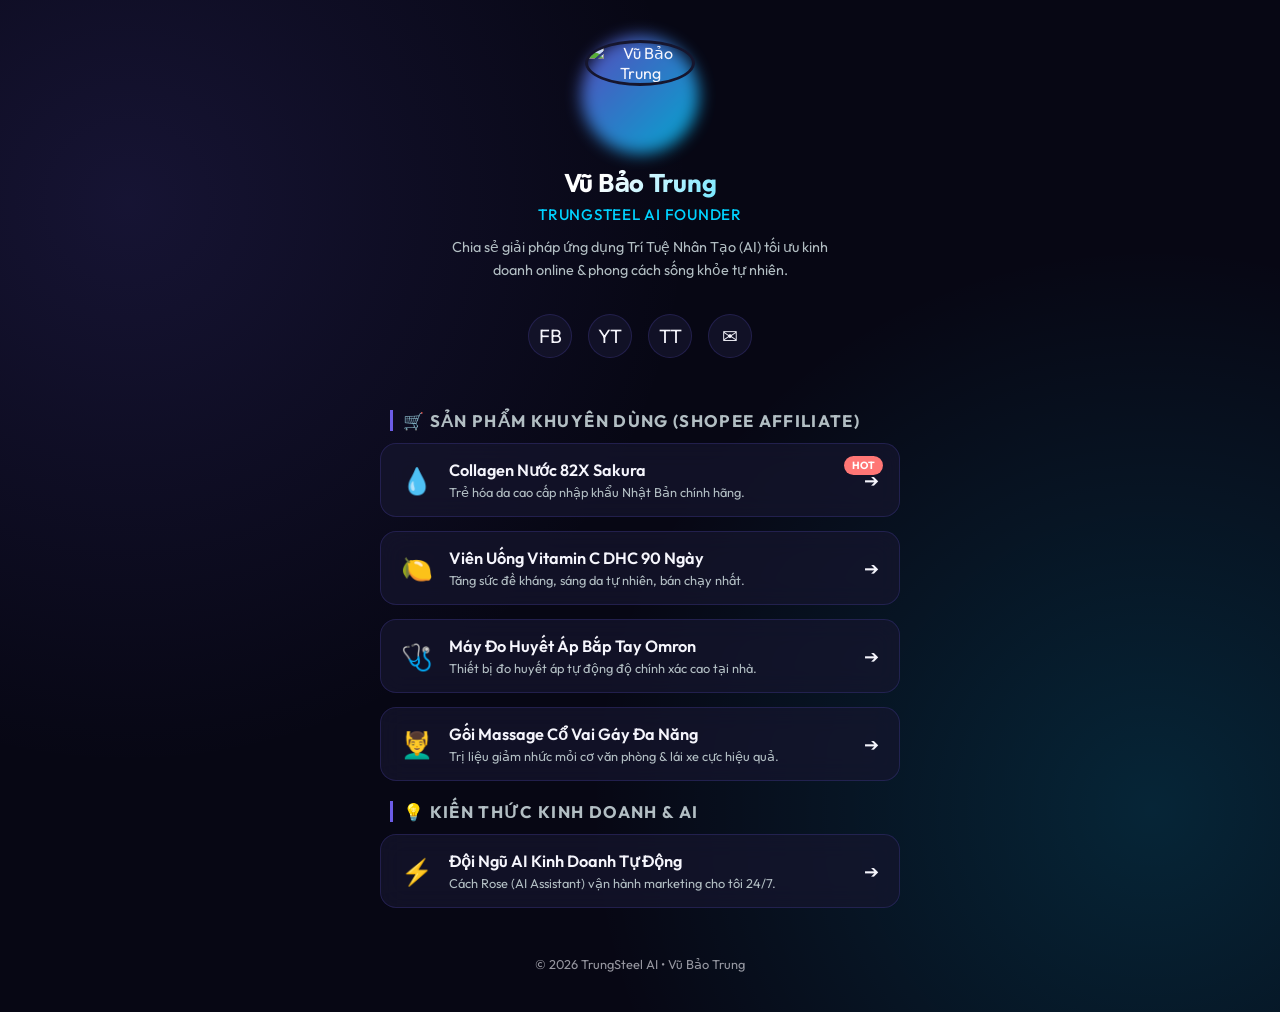
==== index.html @ d8008de0 "Initial commit: TrungSteel AI Bio Links and Landing Page" ====
<!DOCTYPE html>
<html lang="vi">
<head>
    <meta charset="UTF-8">
    <meta name="viewport" content="width=device-width, initial-scale=1.0">
    <title>Vũ Bảo Trung — TrungSteel AI Link Bio</title>
    <meta name="description" content="Kênh tổng hợp link mua hàng Shopee chính hãng và chia sẻ kiến thức AI của anh Vũ Bảo Trung.">
    <link rel="preconnect" href="https://fonts.googleapis.com">
    <link rel="preconnect" href="https://fonts.gstatic.com" crossorigin>
    <link href="https://fonts.googleapis.com/css2?family=Outfit:wght@300;400;500;600;700;800&display=swap" rel="stylesheet">
    <style>
        :root {
            --bg-dark: #070714;
            --bg-card: rgba(22, 22, 46, 0.7);
            --primary: #ff7675;
            --secondary: #6c5ce7;
            --accent: #00d2ff;
            --text-main: #f5f5fc;
            --text-sub: #b2bec3;
            --border: rgba(108, 92, 231, 0.2);
            --gradient: linear-gradient(135deg, #6c5ce7 0%, #00d2ff 100%);
        }

        * {
            box-sizing: border-box;
            margin: 0;
            padding: 0;
        }

        body {
            font-family: 'Outfit', sans-serif;
            background: var(--bg-dark);
            color: var(--text-main);
            min-height: 100vh;
            display: flex;
            flex-direction: column;
            align-items: center;
            padding: 40px 20px;
            overflow-x: hidden;
            background-image: 
                radial-gradient(circle at 10% 20%, rgba(108, 92, 231, 0.15) 0%, transparent 40%),
                radial-gradient(circle at 90% 80%, rgba(0, 210, 255, 0.15) 0%, transparent 40%);
        }

        .container {
            width: 100%;
            max-width: 520px;
            display: flex;
            flex-direction: column;
            align-items: center;
        }

        /* PROFILE HEADER */
        .profile-header {
            text-align: center;
            margin-bottom: 32px;
        }

        .avatar-container {
            position: relative;
            width: 110px;
            height: 110px;
            margin-bottom: 16px;
        }

        .avatar-glow {
            position: absolute;
            inset: -4px;
            background: var(--gradient);
            border-radius: 50%;
            z-index: 1;
            filter: blur(8px);
            opacity: 0.8;
            animation: pulse 3s infinite alternate;
        }

        .avatar-img {
            position: relative;
            width: 100%;
            height: 100%;
            border-radius: 50%;
            border: 3px solid #16162e;
            object-fit: cover;
            z-index: 2;
        }

        .profile-name {
            font-size: 1.6rem;
            font-weight: 700;
            margin-bottom: 6px;
            letter-spacing: -0.01em;
            background: linear-gradient(135deg, #fff 40%, var(--accent) 100%);
            -webkit-background-clip: text;
            -webkit-text-fill-color: transparent;
        }

        .profile-title {
            font-size: 0.95rem;
            color: var(--accent);
            font-weight: 500;
            text-transform: uppercase;
            letter-spacing: 0.05em;
            margin-bottom: 12px;
        }

        .profile-bio {
            font-size: 0.9rem;
            color: var(--text-sub);
            line-height: 1.6;
            max-width: 380px;
            margin: 0 auto;
        }

        /* SOCIAL ICONS */
        .social-group {
            display: flex;
            gap: 16px;
            margin-bottom: 32px;
            z-index: 3;
        }

        .social-link {
            width: 44px;
            height: 44px;
            border-radius: 50%;
            background: var(--bg-card);
            border: 1px solid var(--border);
            display: flex;
            align-items: center;
            justify-content: center;
            color: var(--text-main);
            font-size: 1.2rem;
            transition: all 0.3s cubic-bezier(0.22, 1, 0.36, 1);
            text-decoration: none;
        }

        .social-link:hover {
            transform: translateY(-4px);
            border-color: var(--accent);
            box-shadow: 0 0 15px rgba(0, 210, 255, 0.3);
            color: var(--accent);
        }

        /* SECTION TITLE */
        .section-title {
            align-self: flex-start;
            font-size: 1.05rem;
            font-weight: 700;
            text-transform: uppercase;
            letter-spacing: 0.08em;
            color: var(--text-sub);
            margin: 20px 0 12px 10px;
            border-left: 3px solid var(--secondary);
            padding-left: 10px;
        }

        /* BIO LINK CARDS */
        .links-group {
            width: 100%;
            display: flex;
            flex-direction: column;
            gap: 14px;
        }

        .link-card {
            width: 100%;
            display: flex;
            align-items: center;
            padding: 16px 20px;
            background: var(--bg-card);
            backdrop-filter: blur(12px);
            -webkit-backdrop-filter: blur(12px);
            border: 1px solid var(--border);
            border-radius: 16px;
            color: var(--text-main);
            text-decoration: none;
            transition: all 0.3s cubic-bezier(0.22, 1, 0.36, 1);
            position: relative;
            overflow: hidden;
        }

        .link-card::before {
            content: '';
            position: absolute;
            left: 0;
            top: 0;
            height: 100%;
            width: 4px;
            background: var(--gradient);
            opacity: 0;
            transition: opacity 0.3s;
        }

        .link-card:hover {
            transform: translateY(-3px) scale(1.01);
            border-color: rgba(0, 210, 255, 0.4);
            box-shadow: 0 10px 25px rgba(108, 92, 231, 0.15);
            background: rgba(22, 22, 46, 0.9);
        }

        .link-card:hover::before {
            opacity: 1;
        }

        .link-icon {
            font-size: 1.6rem;
            margin-right: 16px;
            flex-shrink: 0;
        }

        .link-content {
            flex-grow: 1;
        }

        .link-title {
            font-size: 1.02rem;
            font-weight: 600;
            margin-bottom: 4px;
        }

        .link-desc {
            font-size: 0.8rem;
            color: var(--text-sub);
        }

        .link-arrow {
            font-size: 1.1rem;
            color: var(--text-muted);
            transition: transform 0.3s;
        }

        .link-card:hover .link-arrow {
            transform: translateX(4px);
            color: var(--accent);
        }

        .hot-badge {
            background: var(--primary);
            color: white;
            font-size: 0.65rem;
            font-weight: 700;
            padding: 3px 8px;
            border-radius: 100px;
            position: absolute;
            top: 12px;
            right: 16px;
            text-transform: uppercase;
        }

        /* FOOTER */
        .footer {
            margin-top: 48px;
            font-size: 0.8rem;
            color: var(--text-muted);
            text-align: center;
            opacity: 0.6;
        }

        @keyframes pulse {
            0% { transform: scale(1); opacity: 0.6; }
            100% { transform: scale(1.05); opacity: 0.9; }
        }

        /* Responsive */
        @media (max-width: 480px) {
            body { padding: 24px 16px; }
            .profile-name { font-size: 1.4rem; }
            .link-card { padding: 14px 16px; }
            .link-title { font-size: 0.95rem; }
        }
    </style>
</head>
<body>
    <div class="container">
        <!-- PROFILE HEADER -->
        <header class="profile-header">
            <div class="avatar-container" style="margin: 0 auto 16px;">
                <div class="avatar-glow"></div>
                <img src="https://images.unsplash.com/photo-1507003211169-0a1dd7228f2d?auto=format&fit=crop&q=80&w=200" alt="Vũ Bảo Trung" class="avatar-img">
            </div>
            <h1 class="profile-name">Vũ Bảo Trung</h1>
            <p class="profile-title">TrungSteel AI founder</p>
            <p class="profile-bio">Chia sẻ giải pháp ứng dụng Trí Tuệ Nhân Tạo (AI) tối ưu kinh doanh online & phong cách sống khỏe tự nhiên.</p>
        </header>

        <!-- SOCIAL LINKS -->
        <div class="social-group">
            <a href="https://facebook.com" class="social-link" title="Facebook">FB</a>
            <a href="https://youtube.com" class="social-link" title="YouTube">YT</a>
            <a href="https://tiktok.com" class="social-link" title="TikTok">TT</a>
            <a href="mailto:vb.trung79@gmail.com" class="social-link" title="Email">✉</a>
        </div>

        <!-- AFFILIATE PRODUCTS -->
        <h2 class="section-title">🛒 SẢN PHẨM KHUYÊN DÙNG (Shopee Affiliate)</h2>
        <div class="links-group">
            <a href="https://shopee.vn/search?keyword=collagen+82x" target="_blank" class="link-card">
                <span class="hot-badge">Hot</span>
                <span class="link-icon">💧</span>
                <div class="link-content">
                    <h3 class="link-title">Collagen Nước 82X Sakura</h3>
                    <p class="link-desc">Trẻ hóa da cao cấp nhập khẩu Nhật Bản chính hãng.</p>
                </div>
                <span class="link-arrow">➔</span>
            </a>

            <a href="https://shopee.vn/search?keyword=vitamin+c+dhc" target="_blank" class="link-card">
                <span class="link-icon">🍋</span>
                <div class="link-content">
                    <h3 class="link-title">Viên Uống Vitamin C DHC 90 Ngày</h3>
                    <p class="link-desc">Tăng sức đề kháng, sáng da tự nhiên, bán chạy nhất.</p>
                </div>
                <span class="link-arrow">➔</span>
            </a>

            <a href="https://shopee.vn/search?keyword=may+do+huyet+ap+omron" target="_blank" class="link-card">
                <span class="link-icon">🩺</span>
                <div class="link-content">
                    <h3 class="link-title">Máy Đo Huyết Áp Bắp Tay Omron</h3>
                    <p class="link-desc">Thiết bị đo huyết áp tự động độ chính xác cao tại nhà.</p>
                </div>
                <span class="link-arrow">➔</span>
            </a>

            <a href="https://shopee.vn/search?keyword=goi+massage+co+vai+gay" target="_blank" class="link-card">
                <span class="link-icon">💆‍♂️</span>
                <div class="link-content">
                    <h3 class="link-title">Gối Massage Cổ Vai Gáy Đa Năng</h3>
                    <p class="link-desc">Trị liệu giảm nhức mỏi cơ văn phòng & lái xe cực hiệu quả.</p>
                </div>
                <span class="link-arrow">➔</span>
            </a>
        </div>

        <!-- KNOWLEDGE SHARING -->
        <h2 class="section-title">💡 KIẾN THỨC KINH DOANH & AI</h2>
        <div class="links-group">
            <a href="./landing.html" class="link-card">
                <span class="link-icon">⚡</span>
                <div class="link-content">
                    <h3 class="link-title">Đội Ngũ AI Kinh Doanh Tự Động</h3>
                    <p class="link-desc">Cách Rose (AI Assistant) vận hành marketing cho tôi 24/7.</p>
                </div>
                <span class="link-arrow">➔</span>
            </a>
        </div>

        <!-- FOOTER -->
        <footer class="footer">
            <p>© 2026 TrungSteel AI • Vũ Bảo Trung</p>
        </footer>
    </div>
</body>
</html>
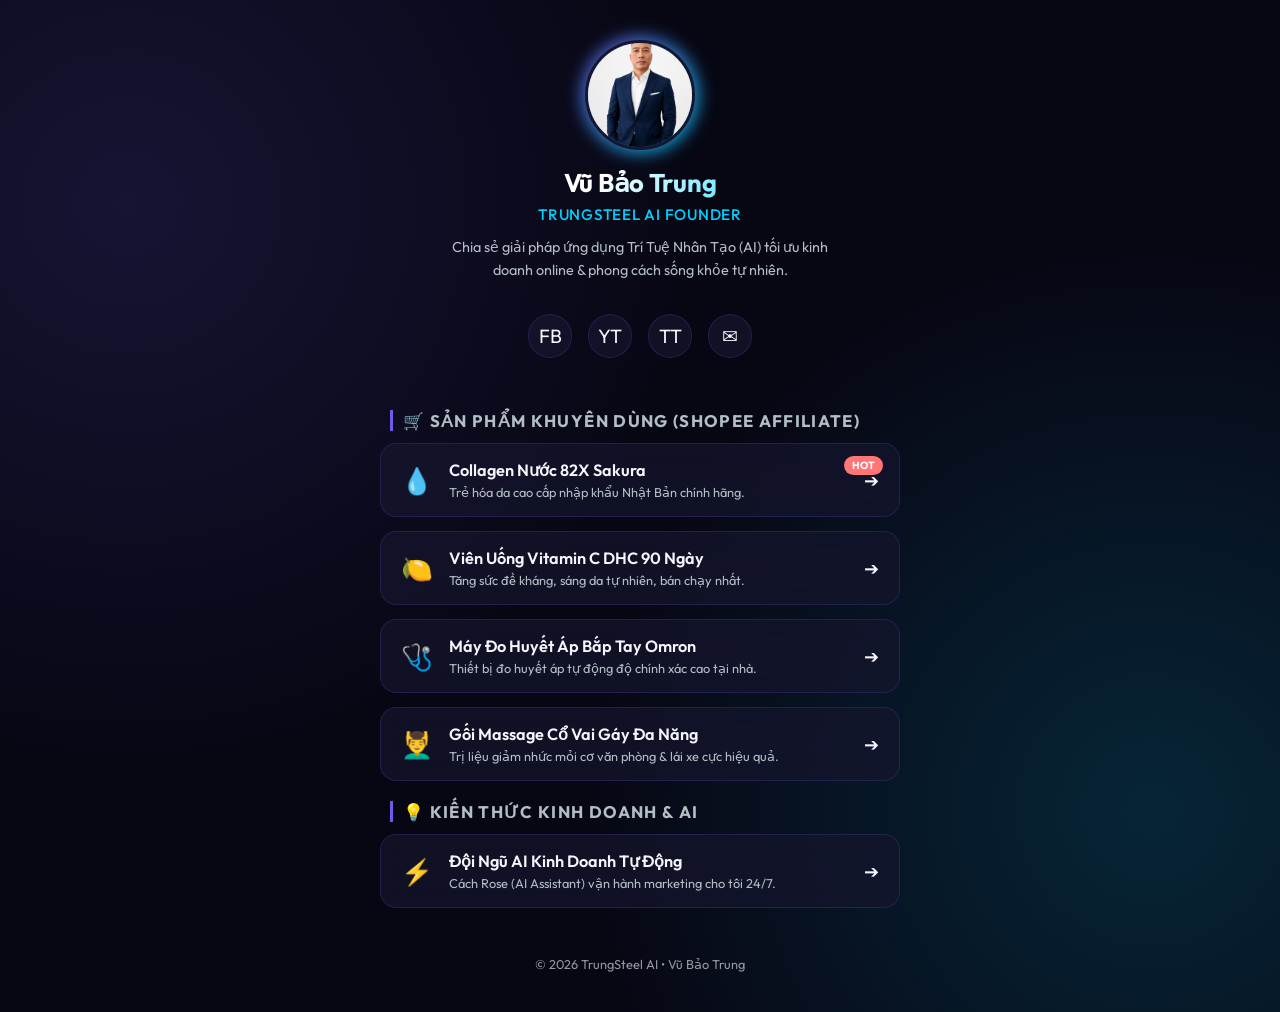
==== commit 921dcd54: "Thay avatar bang anh chan dung anh Trung" ====
--- a/index.html
+++ b/index.html
@@ -276,7 +276,7 @@
         <header class="profile-header">
             <div class="avatar-container" style="margin: 0 auto 16px;">
                 <div class="avatar-glow"></div>
-                <img src="https://images.unsplash.com/photo-1507003211169-0a1dd7228f2d?auto=format&fit=crop&q=80&w=200" alt="Vũ Bảo Trung" class="avatar-img">
+                <img src="avatar.png" alt="Vũ Bảo Trung" class="avatar-img">
             </div>
             <h1 class="profile-name">Vũ Bảo Trung</h1>
             <p class="profile-title">TrungSteel AI founder</p>
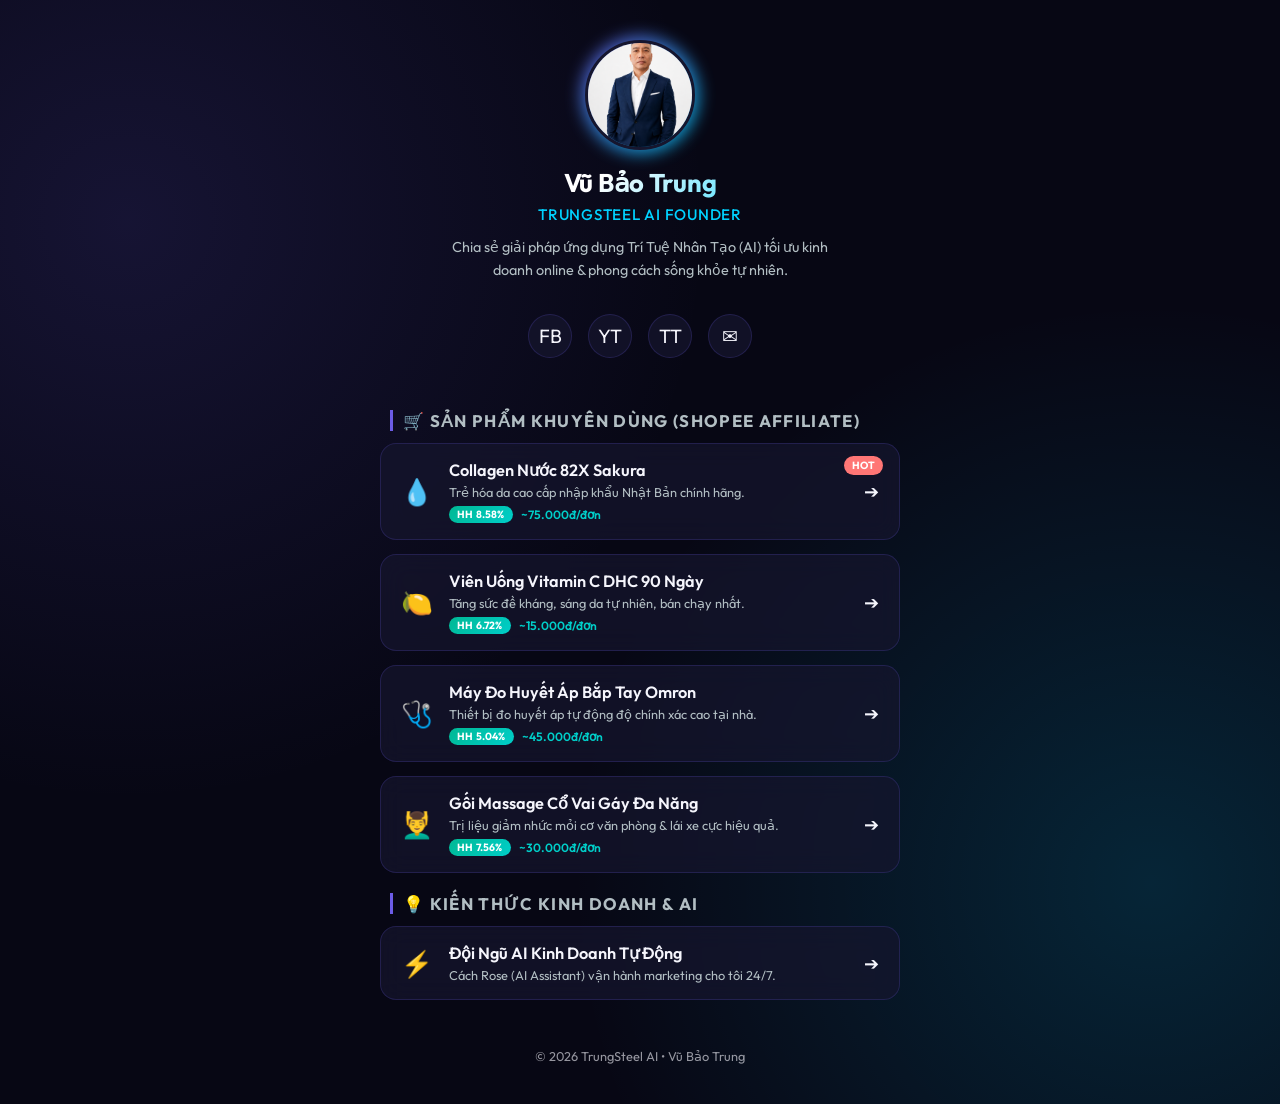
==== commit 2e453d4a: "Them hien thi hoa hong du tinh cho moi san pham" ====
--- a/index.html
+++ b/index.html
@@ -5,6 +5,12 @@
     <meta name="viewport" content="width=device-width, initial-scale=1.0">
     <title>Vũ Bảo Trung — TrungSteel AI Link Bio</title>
     <meta name="description" content="Kênh tổng hợp link mua hàng Shopee chính hãng và chia sẻ kiến thức AI của anh Vũ Bảo Trung.">
+    <!-- Open Graph for Facebook -->
+    <meta property="og:title" content="Vũ Bảo Trung — TrungSteel AI">
+    <meta property="og:description" content="Chia sẻ giải pháp ứng dụng AI tối ưu kinh doanh online & sản phẩm Shopee chính hãng.">
+    <meta property="og:image" content="https://vbtrung79-max.github.io/trungsteel-bio/avatar.png">
+    <meta property="og:url" content="https://vbtrung79-max.github.io/trungsteel-bio/">
+    <meta property="og:type" content="website">
     <link rel="preconnect" href="https://fonts.googleapis.com">
     <link rel="preconnect" href="https://fonts.gstatic.com" crossorigin>
     <link href="https://fonts.googleapis.com/css2?family=Outfit:wght@300;400;500;600;700;800&display=swap" rel="stylesheet">
@@ -247,6 +253,29 @@
             text-transform: uppercase;
         }
 
+        .commission-row {
+            display: flex;
+            align-items: center;
+            gap: 8px;
+            margin-top: 6px;
+        }
+
+        .commission-badge {
+            background: linear-gradient(135deg, #00b894 0%, #00cec9 100%);
+            color: white;
+            font-size: 0.65rem;
+            font-weight: 700;
+            padding: 2px 8px;
+            border-radius: 100px;
+            letter-spacing: 0.02em;
+        }
+
+        .commission-amount {
+            font-size: 0.75rem;
+            color: #00cec9;
+            font-weight: 600;
+        }
+
         /* FOOTER */
         .footer {
             margin-top: 48px;
@@ -300,6 +329,10 @@
                 <div class="link-content">
                     <h3 class="link-title">Collagen Nước 82X Sakura</h3>
                     <p class="link-desc">Trẻ hóa da cao cấp nhập khẩu Nhật Bản chính hãng.</p>
+                    <div class="commission-row">
+                        <span class="commission-badge">HH 8.58%</span>
+                        <span class="commission-amount">~75.000đ/đơn</span>
+                    </div>
                 </div>
                 <span class="link-arrow">➔</span>
             </a>
@@ -309,6 +342,10 @@
                 <div class="link-content">
                     <h3 class="link-title">Viên Uống Vitamin C DHC 90 Ngày</h3>
                     <p class="link-desc">Tăng sức đề kháng, sáng da tự nhiên, bán chạy nhất.</p>
+                    <div class="commission-row">
+                        <span class="commission-badge">HH 6.72%</span>
+                        <span class="commission-amount">~15.000đ/đơn</span>
+                    </div>
                 </div>
                 <span class="link-arrow">➔</span>
             </a>
@@ -318,6 +355,10 @@
                 <div class="link-content">
                     <h3 class="link-title">Máy Đo Huyết Áp Bắp Tay Omron</h3>
                     <p class="link-desc">Thiết bị đo huyết áp tự động độ chính xác cao tại nhà.</p>
+                    <div class="commission-row">
+                        <span class="commission-badge">HH 5.04%</span>
+                        <span class="commission-amount">~45.000đ/đơn</span>
+                    </div>
                 </div>
                 <span class="link-arrow">➔</span>
             </a>
@@ -326,7 +367,11 @@
                 <span class="link-icon">💆‍♂️</span>
                 <div class="link-content">
                     <h3 class="link-title">Gối Massage Cổ Vai Gáy Đa Năng</h3>
-                    <p class="link-desc">Trị liệu giảm nhức mỏi cơ văn phòng & lái xe cực hiệu quả.</p>
+                    <p class="link-desc">Trị liệu giảm nhức mỏi cơ văn phòng &amp; lái xe cực hiệu quả.</p>
+                    <div class="commission-row">
+                        <span class="commission-badge">HH 7.56%</span>
+                        <span class="commission-amount">~30.000đ/đơn</span>
+                    </div>
                 </div>
                 <span class="link-arrow">➔</span>
             </a>
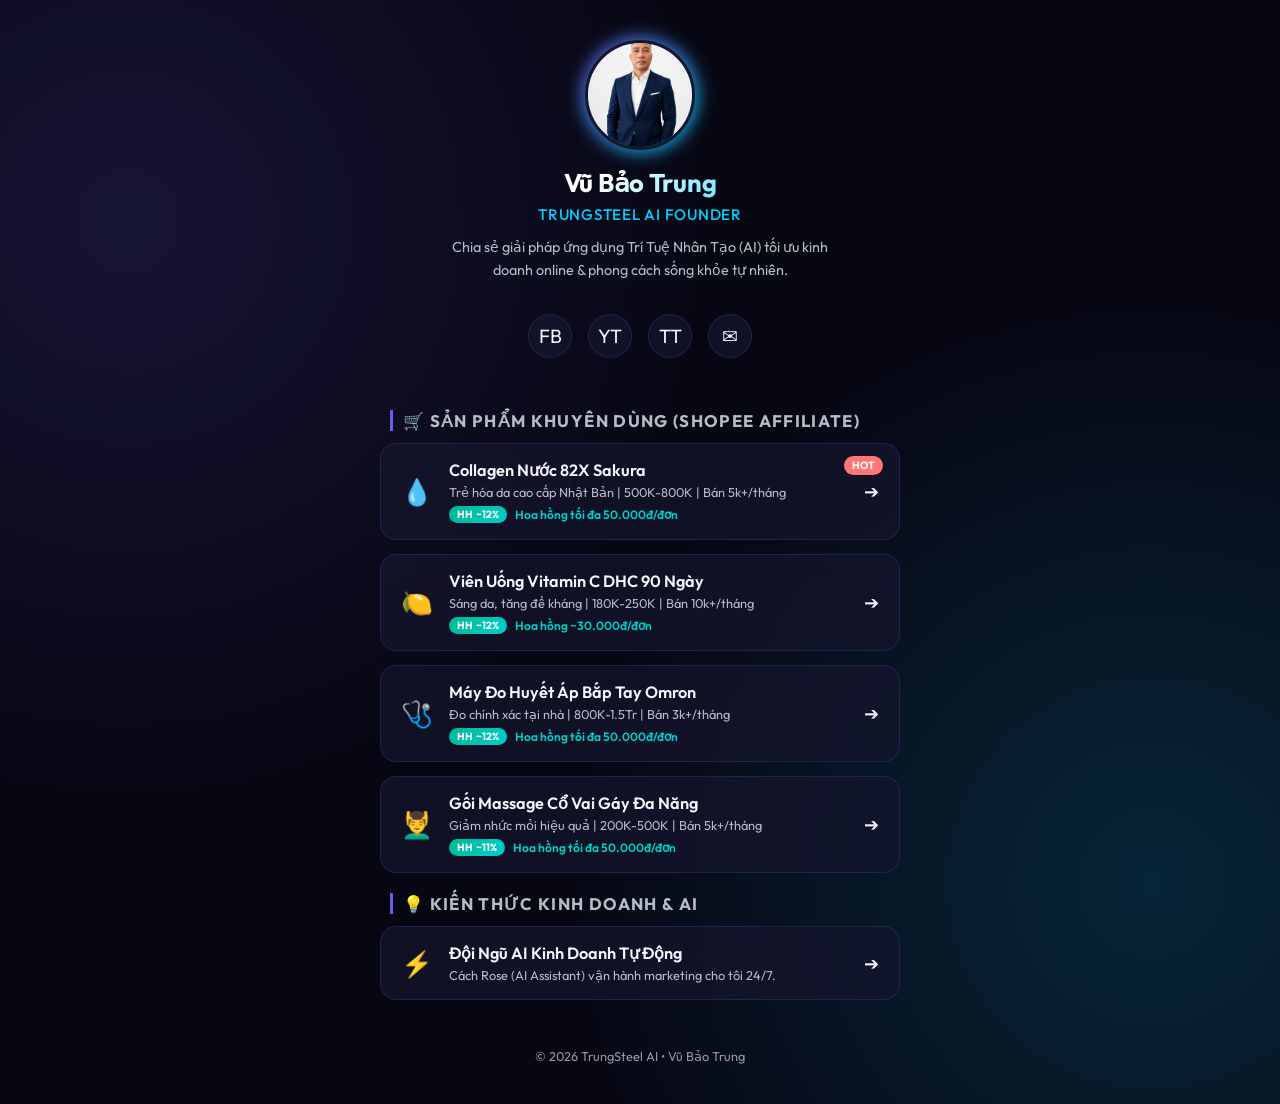
==== commit b8d01fd2: "Cap nhat hoa hong chinh xac theo bang Shopee Affiliate 2024-2026" ====
--- a/index.html
+++ b/index.html
@@ -328,10 +328,10 @@
                 <span class="link-icon">💧</span>
                 <div class="link-content">
                     <h3 class="link-title">Collagen Nước 82X Sakura</h3>
-                    <p class="link-desc">Trẻ hóa da cao cấp nhập khẩu Nhật Bản chính hãng.</p>
+                    <p class="link-desc">Trẻ hóa da cao cấp Nhật Bản | 500K-800K | Bán 5k+/tháng</p>
                     <div class="commission-row">
-                        <span class="commission-badge">HH 8.58%</span>
-                        <span class="commission-amount">~75.000đ/đơn</span>
+                        <span class="commission-badge">HH ~12%</span>
+                        <span class="commission-amount">Hoa hồng tối đa 50.000đ/đơn</span>
                     </div>
                 </div>
                 <span class="link-arrow">➔</span>
@@ -341,10 +341,10 @@
                 <span class="link-icon">🍋</span>
                 <div class="link-content">
                     <h3 class="link-title">Viên Uống Vitamin C DHC 90 Ngày</h3>
-                    <p class="link-desc">Tăng sức đề kháng, sáng da tự nhiên, bán chạy nhất.</p>
+                    <p class="link-desc">Sáng da, tăng đề kháng | 180K-250K | Bán 10k+/tháng</p>
                     <div class="commission-row">
-                        <span class="commission-badge">HH 6.72%</span>
-                        <span class="commission-amount">~15.000đ/đơn</span>
+                        <span class="commission-badge">HH ~12%</span>
+                        <span class="commission-amount">Hoa hồng ~30.000đ/đơn</span>
                     </div>
                 </div>
                 <span class="link-arrow">➔</span>
@@ -354,10 +354,10 @@
                 <span class="link-icon">🩺</span>
                 <div class="link-content">
                     <h3 class="link-title">Máy Đo Huyết Áp Bắp Tay Omron</h3>
-                    <p class="link-desc">Thiết bị đo huyết áp tự động độ chính xác cao tại nhà.</p>
+                    <p class="link-desc">Đo chính xác tại nhà | 800K-1.5Tr | Bán 3k+/tháng</p>
                     <div class="commission-row">
-                        <span class="commission-badge">HH 5.04%</span>
-                        <span class="commission-amount">~45.000đ/đơn</span>
+                        <span class="commission-badge">HH ~12%</span>
+                        <span class="commission-amount">Hoa hồng tối đa 50.000đ/đơn</span>
                     </div>
                 </div>
                 <span class="link-arrow">➔</span>
@@ -367,10 +367,10 @@
                 <span class="link-icon">💆‍♂️</span>
                 <div class="link-content">
                     <h3 class="link-title">Gối Massage Cổ Vai Gáy Đa Năng</h3>
-                    <p class="link-desc">Trị liệu giảm nhức mỏi cơ văn phòng &amp; lái xe cực hiệu quả.</p>
+                    <p class="link-desc">Giảm nhức mỏi hiệu quả | 200K-500K | Bán 5k+/tháng</p>
                     <div class="commission-row">
-                        <span class="commission-badge">HH 7.56%</span>
-                        <span class="commission-amount">~30.000đ/đơn</span>
+                        <span class="commission-badge">HH ~11%</span>
+                        <span class="commission-amount">Hoa hồng tối đa 50.000đ/đơn</span>
                     </div>
                 </div>
                 <span class="link-arrow">➔</span>
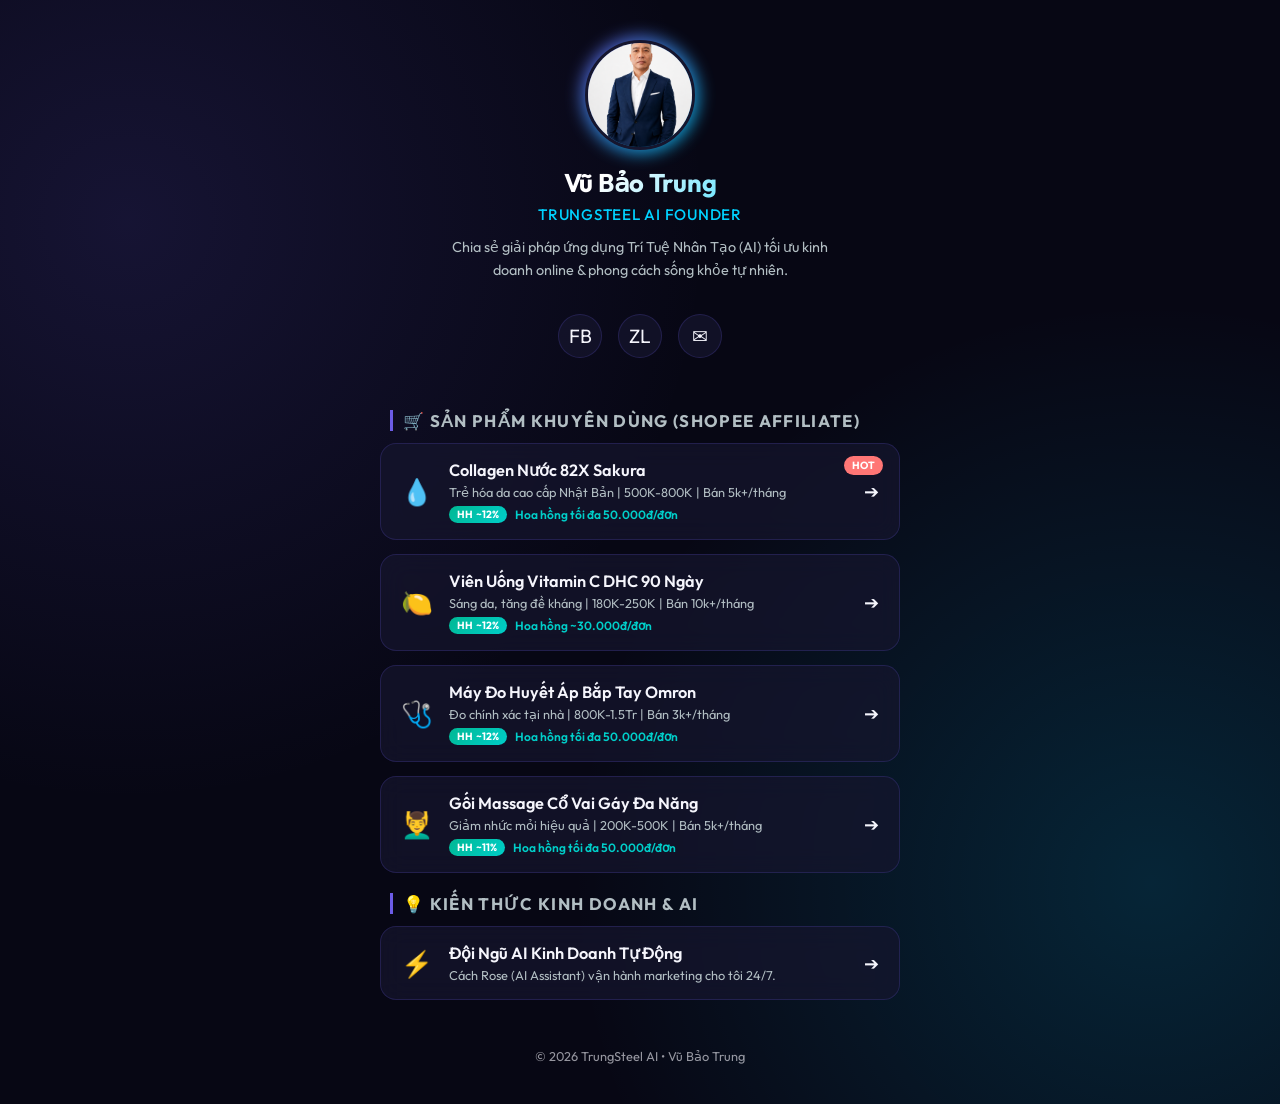
==== commit 83434a2a: "Gan link Facebook va Zalo lien ket thuc te" ====
--- a/index.html
+++ b/index.html
@@ -314,16 +314,15 @@
 
         <!-- SOCIAL LINKS -->
         <div class="social-group">
-            <a href="https://facebook.com" class="social-link" title="Facebook">FB</a>
-            <a href="https://youtube.com" class="social-link" title="YouTube">YT</a>
-            <a href="https://tiktok.com" class="social-link" title="TikTok">TT</a>
+            <a href="https://www.facebook.com/vubao.trung.54" target="_blank" class="social-link" title="Facebook">FB</a>
+            <a href="https://zalo.me/0934619998" target="_blank" class="social-link" title="Zalo">ZL</a>
             <a href="mailto:vb.trung79@gmail.com" class="social-link" title="Email">✉</a>
         </div>
 
         <!-- AFFILIATE PRODUCTS -->
         <h2 class="section-title">🛒 SẢN PHẨM KHUYÊN DÙNG (Shopee Affiliate)</h2>
         <div class="links-group">
-            <a href="https://shopee.vn/search?keyword=collagen+82x" target="_blank" class="link-card">
+            <a href="https://s.shopee.vn/8piud2GcG1" target="_blank" class="link-card">
                 <span class="hot-badge">Hot</span>
                 <span class="link-icon">💧</span>
                 <div class="link-content">
@@ -337,7 +336,7 @@
                 <span class="link-arrow">➔</span>
             </a>
 
-            <a href="https://shopee.vn/search?keyword=vitamin+c+dhc" target="_blank" class="link-card">
+            <a href="https://s.shopee.vn/7fWxEwjtsX" target="_blank" class="link-card">
                 <span class="link-icon">🍋</span>
                 <div class="link-content">
                     <h3 class="link-title">Viên Uống Vitamin C DHC 90 Ngày</h3>
@@ -350,7 +349,7 @@
                 <span class="link-arrow">➔</span>
             </a>
 
-            <a href="https://shopee.vn/search?keyword=may+do+huyet+ap+omron" target="_blank" class="link-card">
+            <a href="https://s.shopee.vn/qgd6RhHUY" target="_blank" class="link-card">
                 <span class="link-icon">🩺</span>
                 <div class="link-content">
                     <h3 class="link-title">Máy Đo Huyết Áp Bắp Tay Omron</h3>
@@ -363,7 +362,7 @@
                 <span class="link-arrow">➔</span>
             </a>
 
-            <a href="https://shopee.vn/search?keyword=goi+massage+co+vai+gay" target="_blank" class="link-card">
+            <a href="https://s.shopee.vn/6Ai9SKcYZq" target="_blank" class="link-card">
                 <span class="link-icon">💆‍♂️</span>
                 <div class="link-content">
                     <h3 class="link-title">Gối Massage Cổ Vai Gáy Đa Năng</h3>
